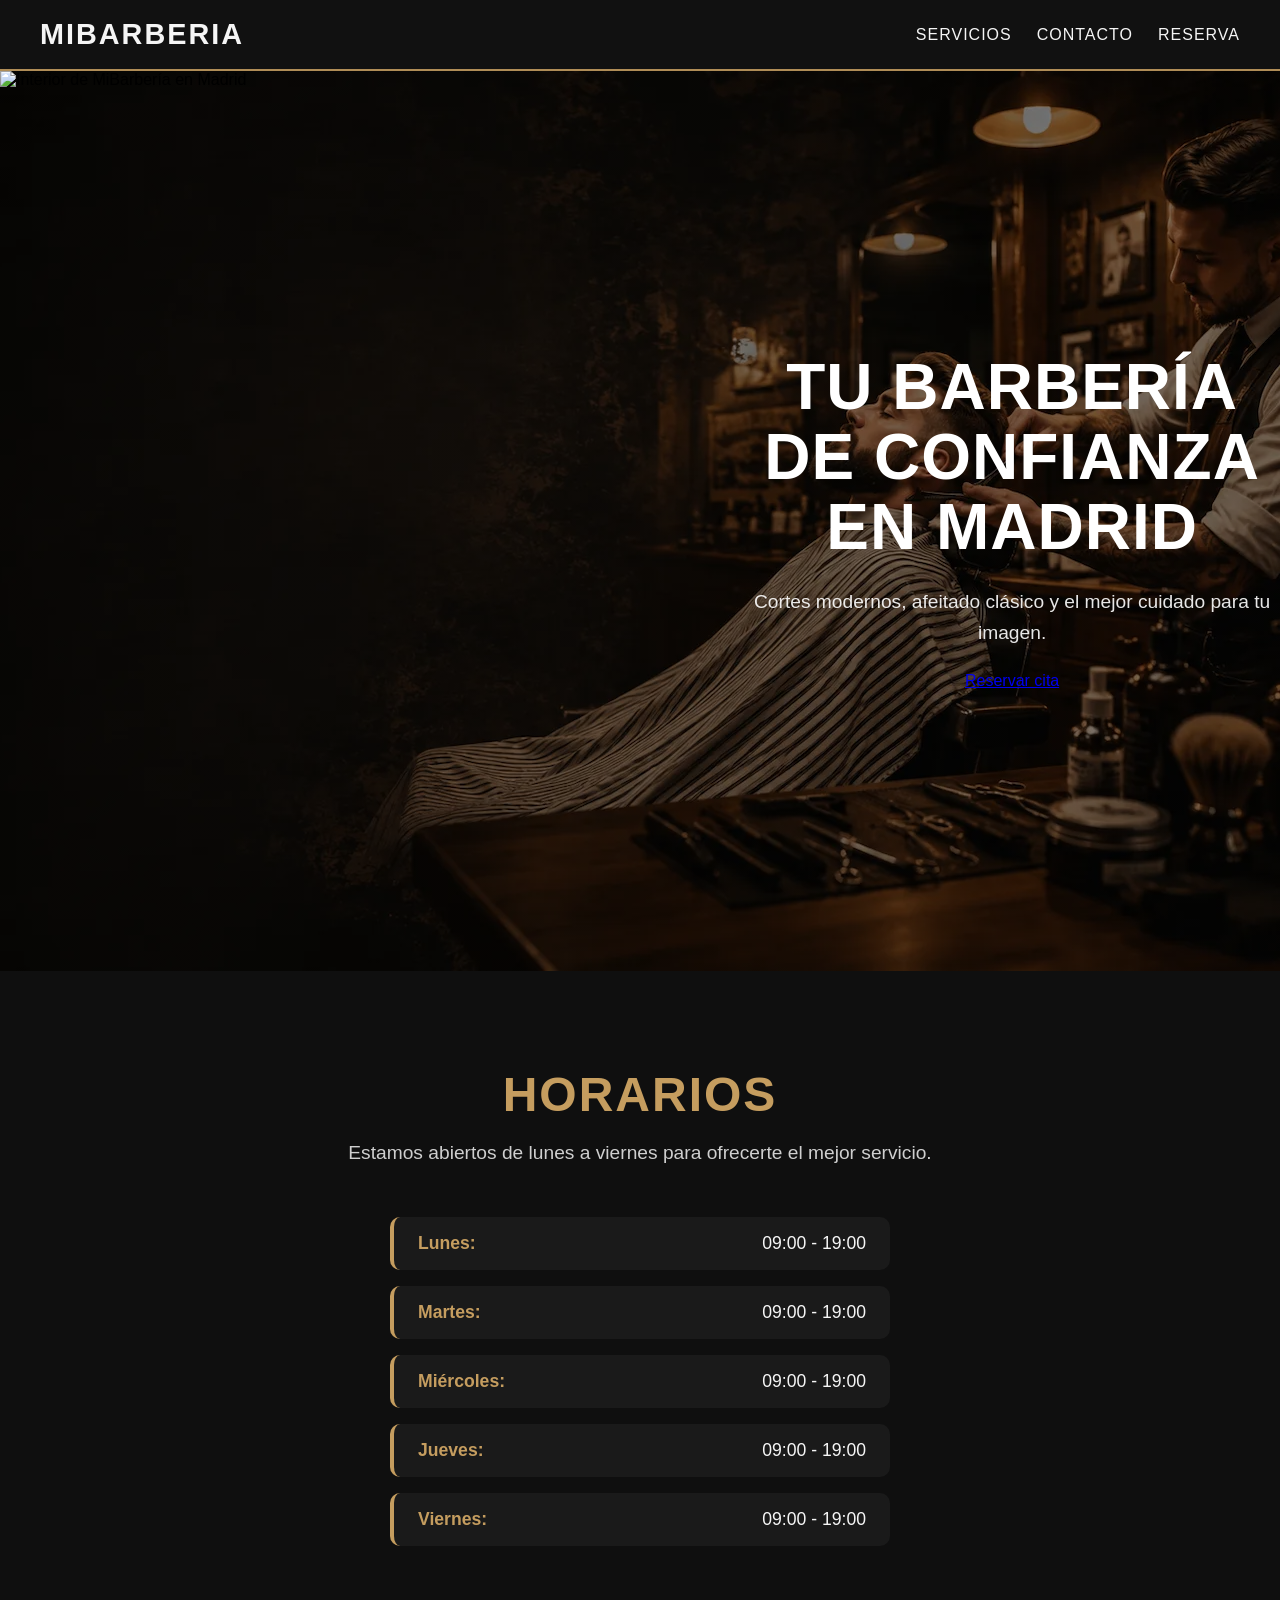
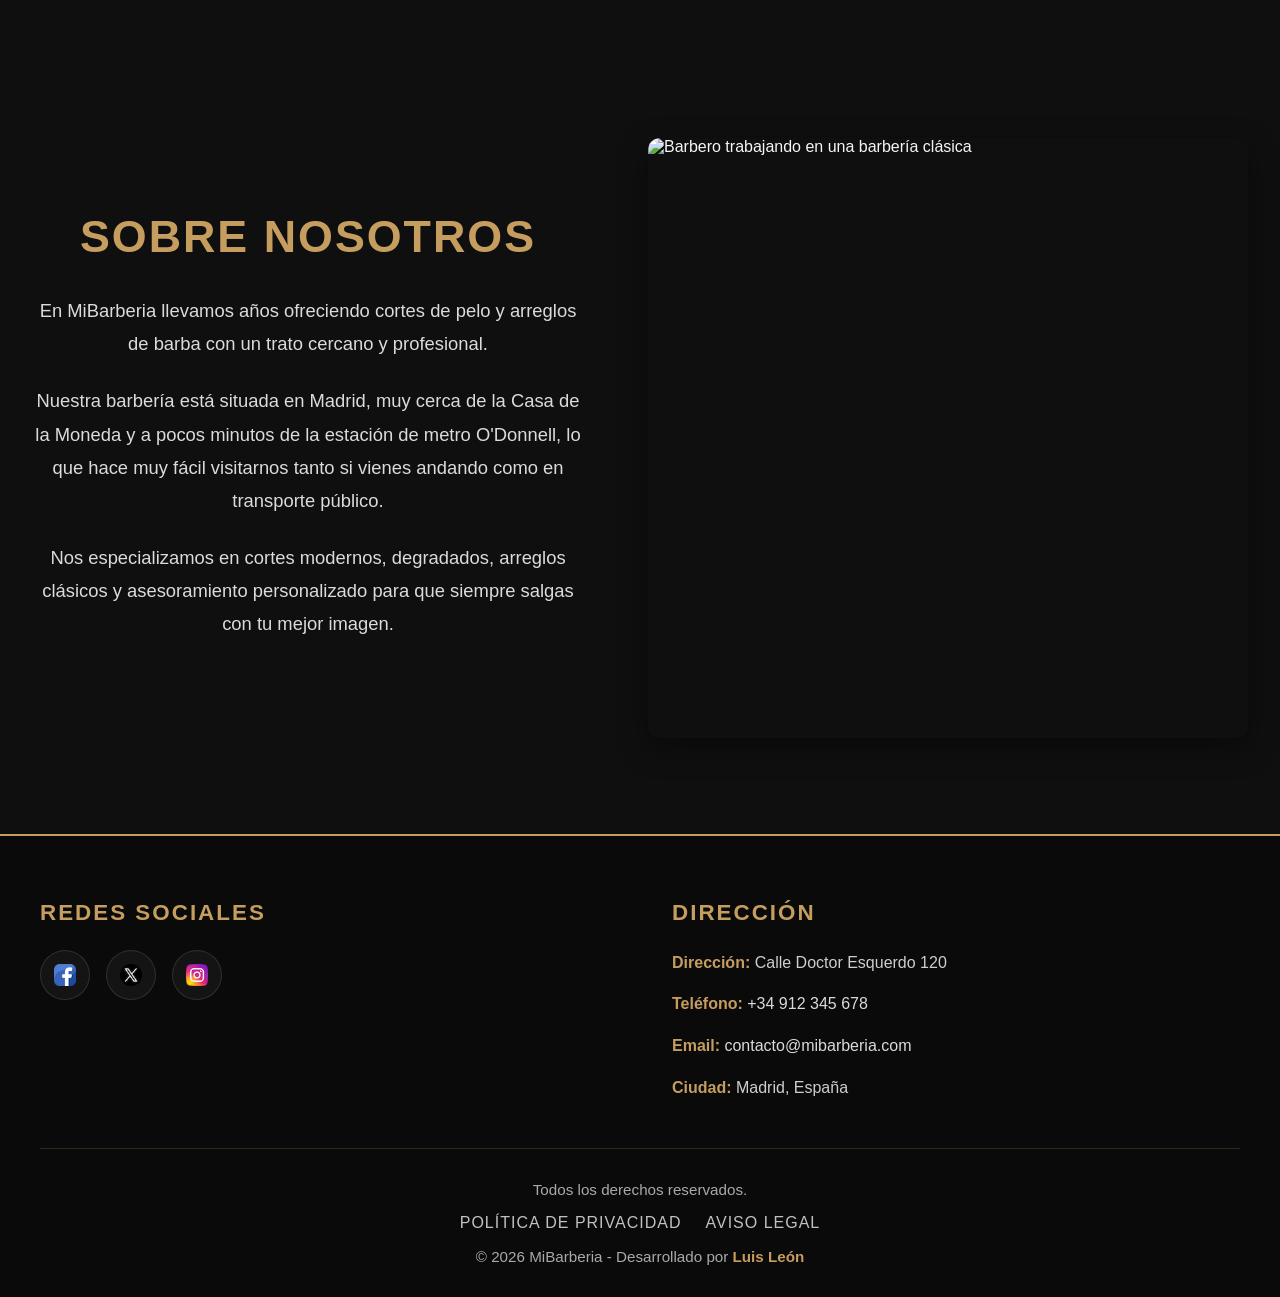
==== index.html @ c492add3 "Se añade la etiqueta img para el banner" ====
<!DOCTYPE html>
<html lang="es">

<head>
    <meta charset="UTF-8">
    <meta name="viewport" content="width=device-width, initial-scale=1.0">
    <meta http-equiv="X-UA-Compatible" content="IE=edge">

    <title>MiBarbería | Cortes modernos y barbería profesional</title>

    <meta name="description"
        content="MiBarbería ofrece cortes modernos, arreglo de barba y atención profesional. Reserva tu cita online y luce tu mejor estilo.">

    <meta name="keywords"
        content="barbería, cortes de cabello, arreglo de barba, barber shop, peluquería masculina, barbería moderna">

    <meta name="author" content="Luis León">
    <meta name="robots" content="index, follow">

    <!-- Open Graph / Facebook -->
    <meta property="og:type" content="website">

    <meta property="og:title" content="MiBarbería | Barbería profesional y estilo moderno">

    <meta property="og:description"
        content="Descubre cortes modernos, afeitado clásico y atención personalizada en MiBarbería.">

    <meta property="og:image" content="https://www.mibarberia.com/img/banner.webp">

    <meta property="og:url" content="https://www.mibarberia.com">

    <meta property="og:site_name" content="MiBarbería">
    <meta property="og:locale" content="es_ES">

    <!-- Twitter Cards -->
    <meta name="twitter:card" content="summary_large_image">

    <meta name="twitter:title" content="MiBarbería | Reserva tu cita online">

    <meta name="twitter:description"
        content="Cortes modernos, barba y estilo profesional en MiBarbería. Reserva fácil y rápido.">

    <meta name="twitter:image" content="https://www.mibarberia.com/img/banner.webp">

    <!-- Enlace de estilos -->
    <link href="css/index.css" rel="stylesheet">
</head>

<body>
    <header>
        <!-- Nombre de la página -->
        <div class="logo">MiBarberia</div>

        <!-- Menú -->
        <nav>
            <ul>
                <li>
                    <a href="#servicios" aria-label="Ir a la sección de servicios">Servicios</a>
                </li>
                <li>
                    <a href="contacto.html" aria-label="Ir a la página de contacto">Contacto</a>
                </li>
                <li>
                    <a href="#reserva" aria-label="Ir a la sección de reserva de citas">Reserva</a>
                </li>
            </ul>
        </nav>
    </header>
    <main>

        <!-- Banner principal -->
        <section class="banner" aria-labelledby="titulo-banner">

            <!-- Imagen del banner -->
            <img src="/img/banner-barberia.webp" alt="Interior de MiBarbería en Madrid" class="banner-imagen"
                width="1600" height="900" fetchpriority="high">

            <!-- Contenido del banner -->
            <div class="banner-contenido">

                <h1 id="titulo-banner">
                    Tu barbería de confianza en Madrid
                </h1>

                <p>
                    Cortes modernos, afeitado clásico y el mejor cuidado para tu imagen.
                </p>

                <a href="#contacto" class="boton-banner">
                    Reservar cita
                </a>

            </div>

        </section>


        <!-- Horarios -->
        <section class="horarios" id="horarios">

            <h2>Horarios</h2>

            <p>
                Estamos abiertos de lunes a viernes para ofrecerte el mejor servicio.
            </p>

            <ul>
                <li><strong>Lunes:</strong> 09:00 - 19:00</li>
                <li><strong>Martes:</strong> 09:00 - 19:00</li>
                <li><strong>Miércoles:</strong> 09:00 - 19:00</li>
                <li><strong>Jueves:</strong> 09:00 - 19:00</li>
                <li><strong>Viernes:</strong> 09:00 - 19:00</li>
            </ul>

        </section>


        <!-- Sobre nosotros -->
        <section class="sobre-nosotros" id="sobre-nosotros">
            <div>

                <h2>Sobre Nosotros</h2>

                <p>
                    En MiBarberia llevamos años ofreciendo cortes de pelo y arreglos de barba
                    con un trato cercano y profesional.
                </p>

                <p>
                    Nuestra barbería está situada en Madrid, muy cerca de la Casa de la Moneda
                    y a pocos minutos de la estación de metro O'Donnell, lo que hace muy fácil
                    visitarnos tanto si vienes andando como en transporte público.
                </p>

                <p>
                    Nos especializamos en cortes modernos, degradados, arreglos clásicos y
                    asesoramiento personalizado para que siempre salgas con tu mejor imagen.
                </p>
            </div>
            <div>
                <img src="img/aboutus.webp" alt="Barbero trabajando en una barbería clásica" loading="lazy" width="800" height="800">
            </div>
        </section>

    </main>
    <footer>

        <!-- Parte superior del footer -->
        <div class="footer-contenido">

            <!-- Redes sociales -->
            <section class="redes-sociales" aria-labelledby="titulo-redes">

                <h3 id="titulo-redes">Redes Sociales</h3>

                <nav aria-label="Redes sociales de Mi Barbería">
                    <ul>
                        <li>
                            <a href="https://facebook.com" target="_blank" rel="noopener noreferrer"
                                aria-label="Visitar Facebook de Mi Barbería">
                                <img src="/img/icono-facebook.webp" alt="" aria-hidden="true" loading="lazy" width="32"
                                    height="32">
                            </a>
                        </li>

                        <li>
                            <a href="https://x.com" target="_blank" rel="noopener noreferrer"
                                aria-label="Visitar X (Twitter) de Mi Barbería">
                                <img src="/img/icono-x.webp" alt="" aria-hidden="true" loading="lazy" width="32"
                                    height="32">
                            </a>
                        </li>

                        <li>
                            <a href="https://instagram.com" target="_blank" rel="noopener noreferrer"
                                aria-label="Visitar Instagram de Mi Barbería">
                                <img src="/img/icono-instagram.webp" alt="" aria-hidden="true" loading="lazy" width="32"
                                    height="32">
                            </a>
                        </li>
                    </ul>
                </nav>

            </section>

            <!-- Dirección -->
            <section class="direccion" aria-labelledby="titulo-direccion">

                <h3 id="titulo-direccion">Dirección</h3>

                <address>
                    <ul>
                        <li><strong>Dirección:</strong> Calle Doctor Esquerdo 120</li>
                        <li><strong>Teléfono:</strong> <a href="tel:+34912345678">+34 912 345 678</a></li>
                        <li><strong>Email:</strong> <a href="mailto:contacto@mibarberia.com">contacto@mibarberia.com</a>
                        </li>
                        <li><strong>Ciudad:</strong> Madrid, España</li>
                    </ul>
                </address>

            </section>

        </div>

        <!-- Parte inferior -->
        <div class="footer-copy">
            <p>Todos los derechos reservados.</p>
            <nav aria-label="Enlaces legales">
                <ul>
                    <li><a href="#">Política de privacidad</a></li>
                    <li><a href="#">Aviso legal</a></li>
                </ul>
            </nav>
            <small>
                © 2026 MiBarberia - Desarrollado por
                <strong>Luis León</strong>
            </small>

        </div>

    </footer>
</body>

</html>
---- css/index.css ----
@import url(header.css);
@import url(footer.css);

*{
    margin: 0;
    padding: 0;
    box-sizing: border-box;
    font-family: Arial, Helvetica, sans-serif;
}

/* ─────────────────────────────
   BANNER HERO FULL WIDTH
───────────────────────────── */

.banner {
    width: 100%;
    height: 100vh; /* ocupa toda la pantalla */

    /* imagen de fondo */
    background-image:
        linear-gradient(
            rgba(0, 0, 0, 0.5),
            rgba(0, 0, 0, 0.5)
        ),
        url("../img/banner.webp");

    background-size: cover;
    background-position: center;
    background-repeat: no-repeat;

    display: flex;
    justify-content: center;
    align-items: center;

    overflow: hidden;
}

/* CONTENIDO CENTRADO */
.banner-contenido {
    text-align: center;
    color: white;

    width: 90%;
    max-width: 700px;

    display: flex;
    flex-direction: column;
    align-items: center;
    gap: 1.5rem;
}

/* TÍTULO */
.banner-contenido h1 {
    font-size: clamp(2.2rem, 5vw, 4.5rem);
    font-weight: 700;
    line-height: 1.1;

    text-transform: uppercase;
    letter-spacing: 1px;
}

/* TEXTO */
.banner-contenido p {
    font-size: 1.2rem;
    line-height: 1.6;

    color: rgba(255, 255, 255, 0.9);
}

/* BOTÓN */
.banner-contenido button {
    padding: 1rem 2.5rem;

    border: none;
    border-radius: 50px;

    background-color: #936219;
    color: white;

    font-size: 1rem;
    font-weight: bold;

    cursor: pointer;

    transition: all 0.3s ease;
}

.banner-contenido button:hover {
    background-color: #b37a23;
    transform: translateY(-3px);
}

/* RESPONSIVE */
@media (max-width: 768px) {
    .banner {
        height: 80vh;
    }

    .banner-contenido h1 {
        font-size: 2.2rem;
    }

    .banner-contenido p {
        font-size: 1rem;
    }
}

/* ─────────────────────────────
   SECCIÓN HORARIOS
───────────────────────────── */

.horarios {
    width: 100%;
    padding: 6rem 2rem;

    background-color: #0f0f0f; /* negro elegante */
    color: #f5f5f5;

    display: flex;
    flex-direction: column;
    align-items: center;

    text-align: center;
}

/* TÍTULO */
.horarios h2 {
    font-size: 3rem;
    font-weight: 700;

    text-transform: uppercase;
    letter-spacing: 2px;

    color: #c59d5f; /* dorado barbería */
    margin-bottom: 1rem;
}

/* DESCRIPCIÓN */
.horarios p {
    font-size: 1.2rem;
    max-width: 600px;

    color: rgba(255, 255, 255, 0.8);

    margin-bottom: 3rem;
    line-height: 1.6;
}

/* LISTA */
.horarios ul {
    list-style: none;

    width: 100%;
    max-width: 500px;

    padding: 0;

    display: flex;
    flex-direction: column;
    gap: 1rem;
}

/* ITEMS */
.horarios li {
    background-color: #1a1a1a;

    padding: 1rem 1.5rem;
    border-radius: 10px;

    display: flex;
    justify-content: space-between;
    align-items: center;

    border-left: 4px solid #c59d5f;

    font-size: 1.1rem;

    transition: all 0.3s ease;
}

/* hover elegante */
.horarios li:hover {
    transform: translateX(5px);
    background-color: #222;
}

/* TEXTO DESTACADO (día) */
.horarios li strong {
    color: #c59d5f;
}

/* RESPONSIVE */
@media (max-width: 768px) {
    .horarios h2 {
        font-size: 2.2rem;
    }

    .horarios li {
        flex-direction: column;
        gap: 0.3rem;
        text-align: center;
    }
}

/* ─────────────────────────────
   SOBRE NOSOTROS (LAYOUT 2 COLUMNAS)
───────────────────────────── */

.sobre-nosotros {
    width: 100%;
    padding: 6rem 2rem;

    background-color: #0f0f0f;
    color: #f5f5f5;

    display: flex;
    justify-content: center;
}

/* contenedor principal */
.sobre-nosotros > div {
    flex: 1;

    max-width: 600px;

    display: flex;
    flex-direction: column;
    justify-content: center;
}

/* layout en dos columnas */
.sobre-nosotros {
    display: flex;
    gap: 4rem;

    align-items: center;
}

/* ───────── TEXTO ───────── */

.sobre-nosotros h2 {
    font-size: 2.8rem;
    font-weight: 700;

    text-transform: uppercase;
    letter-spacing: 2px;

    color: #c59d5f;

    margin-bottom: 2rem;

    text-align: center;
}

.sobre-nosotros p {
    font-size: 1.15rem;
    line-height: 1.8;

    color: rgba(255, 255, 255, 0.85);

    margin-bottom: 1.5rem;

    text-align: center;
}

/* ───────── IMAGEN ───────── */

.sobre-nosotros img {
    width: 100%;
    max-height: 600px;

    object-fit: cover;

    border-radius: 12px;

    box-shadow: 0 10px 30px rgba(0, 0, 0, 0.4);
}

/* ───────── RESPONSIVE ───────── */

@media (max-width: 900px) {
    .sobre-nosotros {
        flex-direction: column;
        text-align: center;
    }

    .sobre-nosotros > div {
        max-width: 100%;
    }

    .sobre-nosotros img {
        max-height: 400px;
    }
}
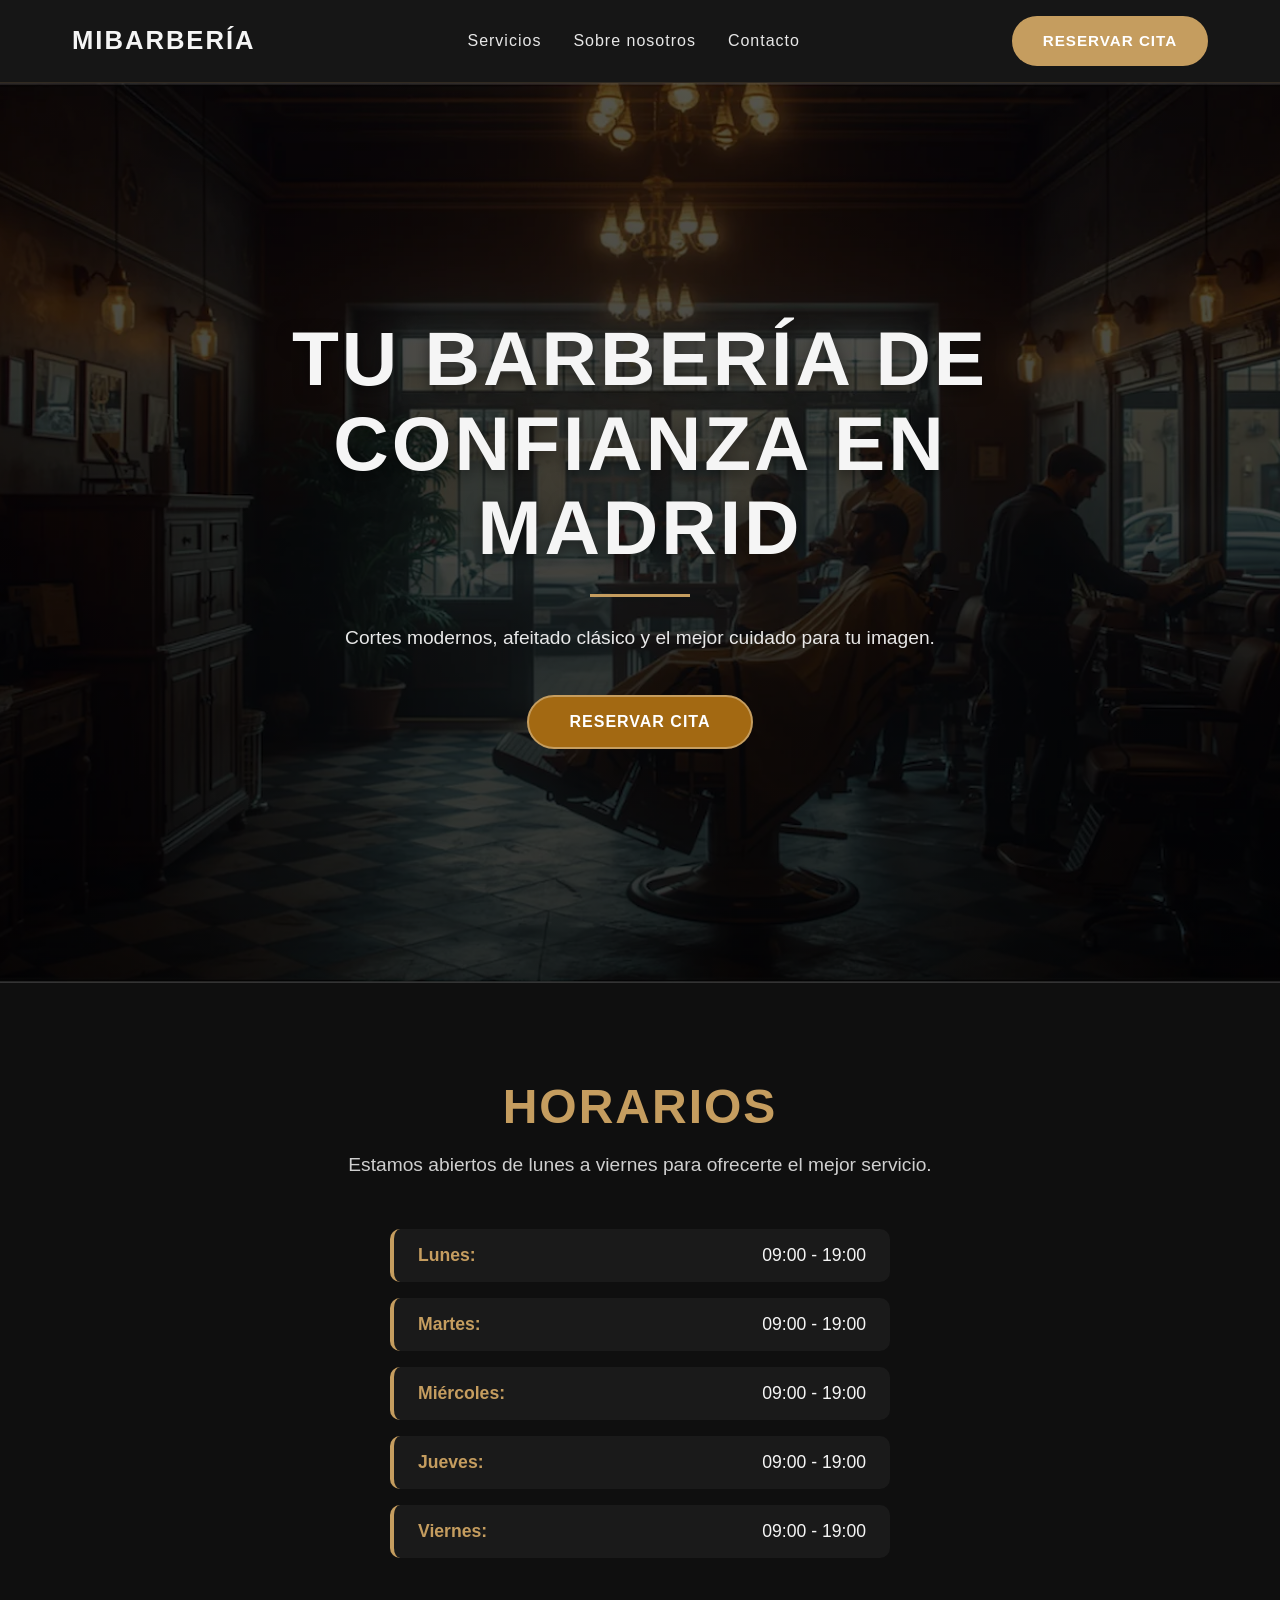
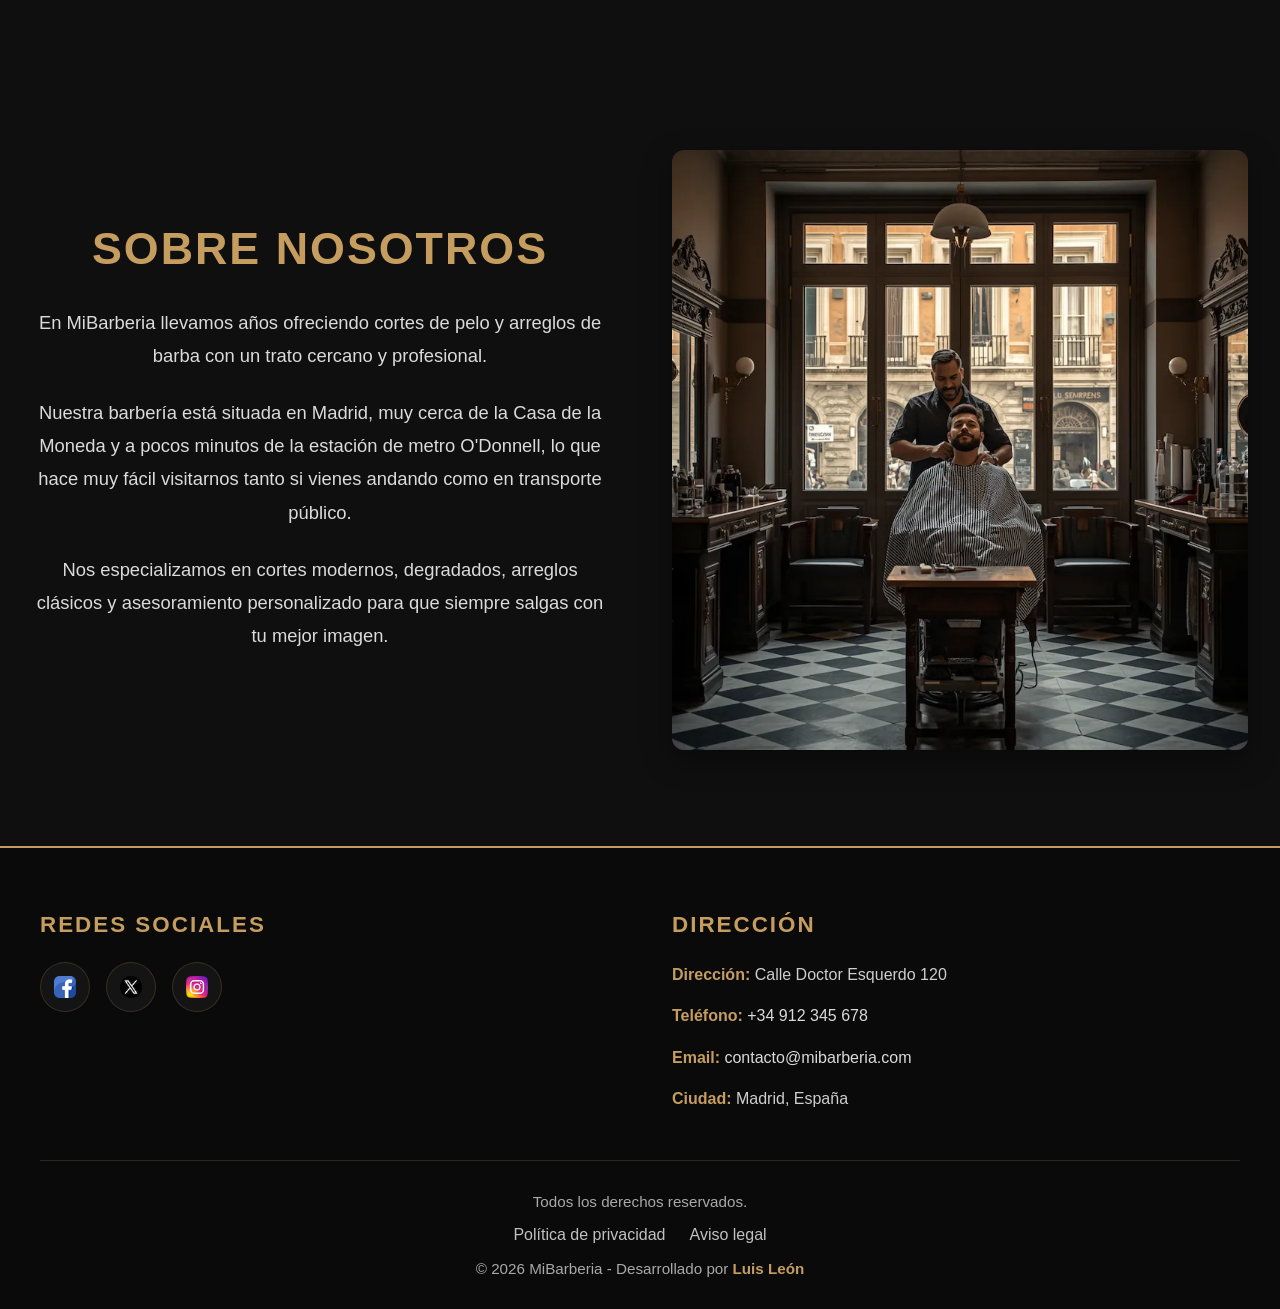
==== commit 10d4ae08: "Se cambia el header y se añade el script de la pagina, index.js" ====
--- a/index.html
+++ b/index.html
@@ -43,28 +43,74 @@
     <meta name="twitter:image" content="https://www.mibarberia.com/img/banner.webp">
 
     <!-- Enlace de estilos -->
-    <link href="css/index.css" rel="stylesheet">
+    <link href="./css/index.css" rel="stylesheet">
+
+    <!-- Enlace de Scripts -->
+     <script type="module" src="./js/index.js"></script>
 </head>
 
 <body>
-    <header>
-        <!-- Nombre de la página -->
-        <div class="logo">MiBarberia</div>
-
-        <!-- Menú -->
-        <nav>
-            <ul>
-                <li>
-                    <a href="#servicios" aria-label="Ir a la sección de servicios">Servicios</a>
-                </li>
-                <li>
-                    <a href="contacto.html" aria-label="Ir a la página de contacto">Contacto</a>
-                </li>
-                <li>
-                    <a href="#reserva" aria-label="Ir a la sección de reserva de citas">Reserva</a>
-                </li>
-            </ul>
-        </nav>
+    <header class="header">
+
+        <div class="header-contenedor">
+
+            <!-- Logo -->
+            <div class="logo">
+
+                <a href="/index.html" aria-label="Ir al inicio de MiBarbería">
+
+                    <strong>MiBarbería</strong>
+
+                </a>
+
+            </div>
+
+
+            <!-- Botón menú móvil -->
+            <button class="menu-toggle" aria-label="Abrir menú de navegación" aria-expanded="false">
+
+                ☰
+
+            </button>
+
+
+            <!-- Navegación principal -->
+            <nav class="navegacion" aria-label="Navegación principal">
+
+                <ul>
+
+                    <li>
+                        <a href="#servicios">
+                            Servicios
+                        </a>
+                    </li>
+
+                    <li>
+                        <a href="#sobre-nosotros">
+                            Sobre nosotros
+                        </a>
+                    </li>
+
+                    <li>
+                        <a href="contacto.html">
+                            Contacto
+                        </a>
+                    </li>
+
+                </ul>
+
+            </nav>
+
+
+            <!-- Botón CTA -->
+            <a href="#reserva" class="boton-reserva">
+
+                Reservar cita
+
+            </a>
+
+        </div>
+
     </header>
     <main>
 
@@ -138,7 +184,8 @@
                 </p>
             </div>
             <div>
-                <img src="img/aboutus.webp" alt="Barbero trabajando en una barbería clásica" loading="lazy" width="800" height="800">
+                <img src="img/aboutus.webp" alt="Barbero trabajando en una barbería clásica" loading="lazy" width="800"
+                    height="800">
             </div>
         </section>
 
--- a/css/index.css
+++ b/css/index.css
@@ -9,99 +9,177 @@
 }
 
 /* ─────────────────────────────
-   BANNER HERO FULL WIDTH
+   BANNER OLD SCHOOL BARBERÍA
 ───────────────────────────── */
 
 .banner {
-    width: 100%;
-    height: 100vh; /* ocupa toda la pantalla */
-
-    /* imagen de fondo */
-    background-image:
+    position: relative;
+
+    width: 100%;
+    height: 100vh;
+
+    overflow: hidden;
+
+    display: flex;
+    justify-content: center;
+    align-items: center;
+
+    background-color: #0a0a0a;
+}
+
+/* ───────── IMAGEN ───────── */
+
+.banner-imagen {
+    position: absolute;
+    inset: 0;
+
+    width: 100%;
+    height: 100%;
+
+    object-fit: cover;
+
+    filter: brightness(0.45);
+
+    z-index: 1;
+}
+
+/* capa oscura old school */
+.banner::after {
+    content: "";
+
+    position: absolute;
+    inset: 0;
+
+    background:
         linear-gradient(
-            rgba(0, 0, 0, 0.5),
-            rgba(0, 0, 0, 0.5)
-        ),
-        url("../img/banner.webp");
-
-    background-size: cover;
-    background-position: center;
-    background-repeat: no-repeat;
-
-    display: flex;
+            rgba(0, 0, 0, 0.25),
+            rgba(0, 0, 0, 0.55)
+        );
+
+    z-index: 2;
+}
+
+/* ───────── CONTENIDO ───────── */
+
+.banner-contenido {
+    position: relative;
+    z-index: 3;
+
+    width: 90%;
+    max-width: 850px;
+
+    display: flex;
+    flex-direction: column;
+    align-items: center;
+
+    text-align: center;
+
+    color: #f5f5f5;
+}
+
+/* título */
+.banner-contenido h1 {
+    font-size: clamp(2.8rem, 6vw, 5.5rem);
+    font-weight: 700;
+
+    text-transform: uppercase;
+    letter-spacing: 3px;
+
+    line-height: 1.1;
+
+    margin-bottom: 1.5rem;
+
+    text-shadow: 0 4px 15px rgba(0, 0, 0, 0.5);
+}
+
+/* línea decorativa */
+.banner-contenido h1::after {
+    content: "";
+
+    display: block;
+
+    width: 100px;
+    height: 3px;
+
+    background-color: #c59d5f;
+
+    margin: 1.5rem auto 0;
+}
+
+/* descripción */
+.banner-contenido p {
+    max-width: 650px;
+
+    font-size: 1.2rem;
+    line-height: 1.8;
+
+    color: rgba(255, 255, 255, 0.9);
+
+    margin-bottom: 2.5rem;
+}
+
+/* ───────── BOTÓN ───────── */
+
+.boton-banner {
+    display: inline-flex;
     justify-content: center;
     align-items: center;
 
-    overflow: hidden;
-}
-
-/* CONTENIDO CENTRADO */
-.banner-contenido {
-    text-align: center;
-    color: white;
-
-    width: 90%;
-    max-width: 700px;
-
-    display: flex;
-    flex-direction: column;
-    align-items: center;
-    gap: 1.5rem;
-}
-
-/* TÍTULO */
-.banner-contenido h1 {
-    font-size: clamp(2.2rem, 5vw, 4.5rem);
+    padding: 1rem 2.5rem;
+
+    background-color: #a36912;
+
+    color: #ffffff;
+
+    text-decoration: none;
+    text-transform: uppercase;
+
     font-weight: 700;
-    line-height: 1.1;
-
-    text-transform: uppercase;
     letter-spacing: 1px;
-}
-
-/* TEXTO */
-.banner-contenido p {
-    font-size: 1.2rem;
-    line-height: 1.6;
-
-    color: rgba(255, 255, 255, 0.9);
-}
-
-/* BOTÓN */
-.banner-contenido button {
-    padding: 1rem 2.5rem;
-
-    border: none;
+
+    border: 2px solid #c59d5f;
     border-radius: 50px;
 
-    background-color: #936219;
-    color: white;
-
-    font-size: 1rem;
-    font-weight: bold;
-
-    cursor: pointer;
-
     transition: all 0.3s ease;
 }
 
-.banner-contenido button:hover {
-    background-color: #b37a23;
+/* hover elegante */
+.boton-banner:hover {
+    background-color: transparent;
+
+    color: #c59d5f;
+
     transform: translateY(-3px);
-}
-
-/* RESPONSIVE */
+
+    box-shadow: 0 10px 20px rgba(0, 0, 0, 0.3);
+}
+
+/* focus accesible */
+.boton-banner:focus-visible {
+    outline: 3px solid #ffffff;
+    outline-offset: 4px;
+}
+
+/* ─────────────────────────────
+   RESPONSIVE
+───────────────────────────── */
+
 @media (max-width: 768px) {
     .banner {
-        height: 80vh;
+        height: 85vh;
     }
 
     .banner-contenido h1 {
-        font-size: 2.2rem;
+        font-size: 2.5rem;
     }
 
     .banner-contenido p {
         font-size: 1rem;
+    }
+
+    .boton-banner {
+        width: 100%;
+        max-width: 300px;
     }
 }
 
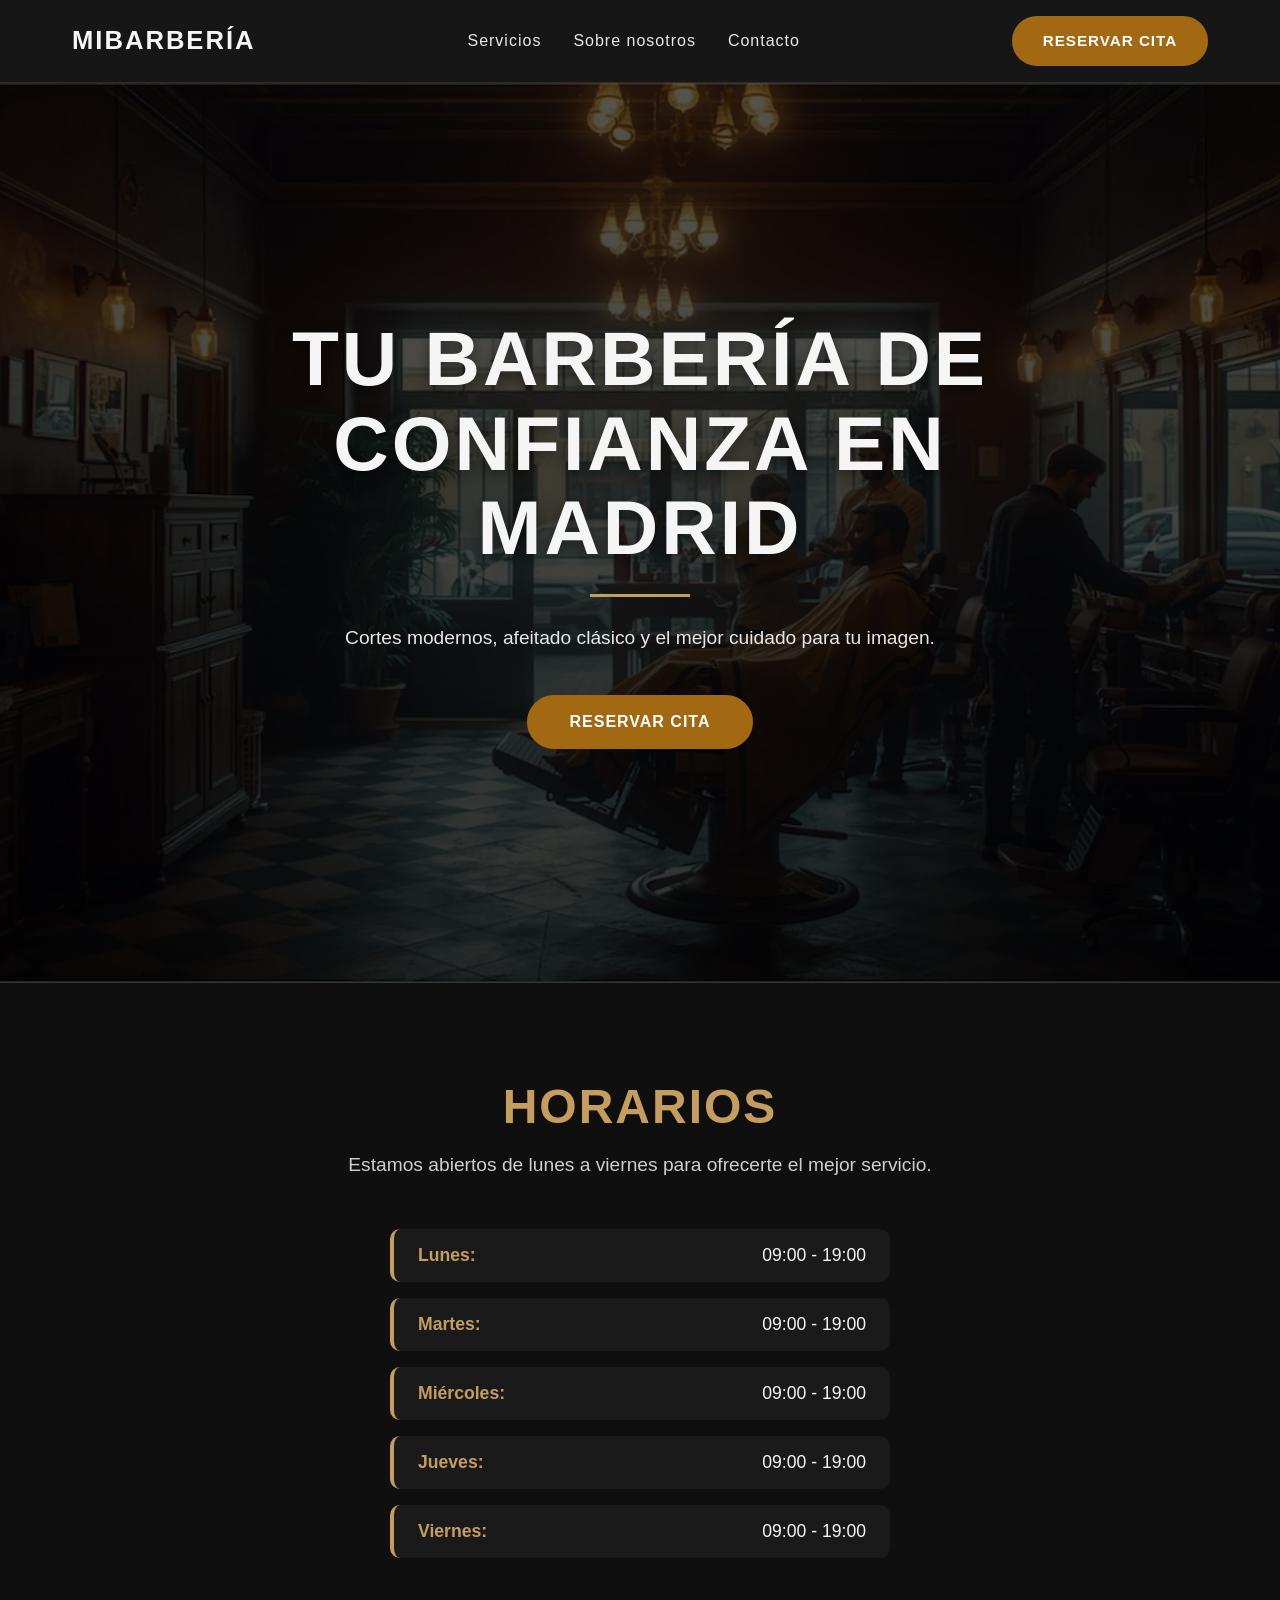
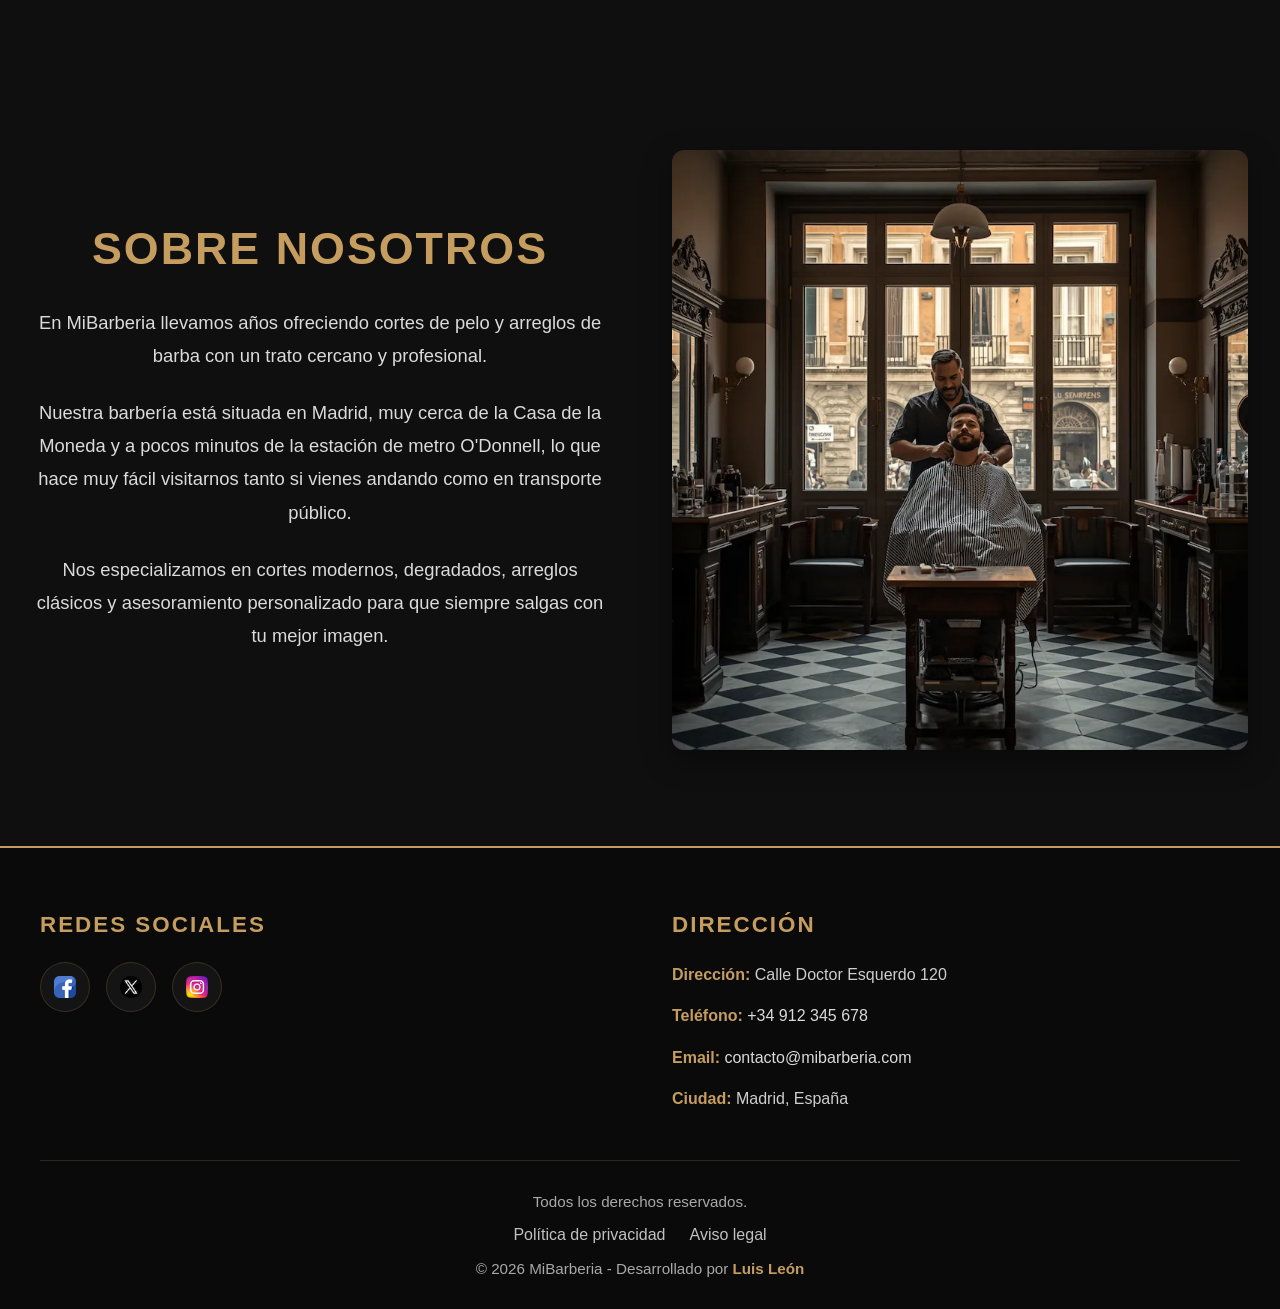
==== commit 706786c8: "Se cambian los enlaces de los botones de reserva" ====
--- a/index.html
+++ b/index.html
@@ -25,7 +25,7 @@
     <meta property="og:description"
         content="Descubre cortes modernos, afeitado clásico y atención personalizada en MiBarbería.">
 
-    <meta property="og:image" content="https://www.mibarberia.com/img/banner.webp">
+    <meta property="og:image" content="https://www.mibarberia.com/img/banner-barberia.webp">
 
     <meta property="og:url" content="https://www.mibarberia.com">
 
@@ -40,7 +40,13 @@
     <meta name="twitter:description"
         content="Cortes modernos, barba y estilo profesional en MiBarbería. Reserva fácil y rápido.">
 
-    <meta name="twitter:image" content="https://www.mibarberia.com/img/banner.webp">
+    <meta name="twitter:image" content="https://www.mibarberia.com/img/banner-barberia.webp">
+
+    <!-- Color navegador móvil -->
+    <meta name="theme-color" content="#111111">
+
+    <!-- Favicon -->
+    <link rel="icon" href="./img/favicon.ico" type="image/x-icon">
 
     <!-- Enlace de estilos -->
     <link href="./css/index.css" rel="stylesheet">
@@ -80,13 +86,13 @@
                 <ul>
 
                     <li>
-                        <a href="#servicios">
+                        <a href="./servicios.html">
                             Servicios
                         </a>
                     </li>
 
                     <li>
-                        <a href="#sobre-nosotros">
+                        <a href="./index.html#sobre-nosotros">
                             Sobre nosotros
                         </a>
                     </li>
@@ -103,7 +109,7 @@
 
 
             <!-- Botón CTA -->
-            <a href="#reserva" class="boton-reserva">
+            <a href="./reserva.html" class="boton-reserva">
 
                 Reservar cita
 
@@ -132,7 +138,7 @@
                     Cortes modernos, afeitado clásico y el mejor cuidado para tu imagen.
                 </p>
 
-                <a href="#contacto" class="boton-banner">
+                <a href="./reserva.html" class="boton-banner">
                     Reservar cita
                 </a>
 
--- a/css/index.css
+++ b/css/index.css
@@ -137,7 +137,7 @@
     font-weight: 700;
     letter-spacing: 1px;
 
-    border: 2px solid #c59d5f;
+    border: 2px solid #a36912;
     border-radius: 50px;
 
     transition: all 0.3s ease;
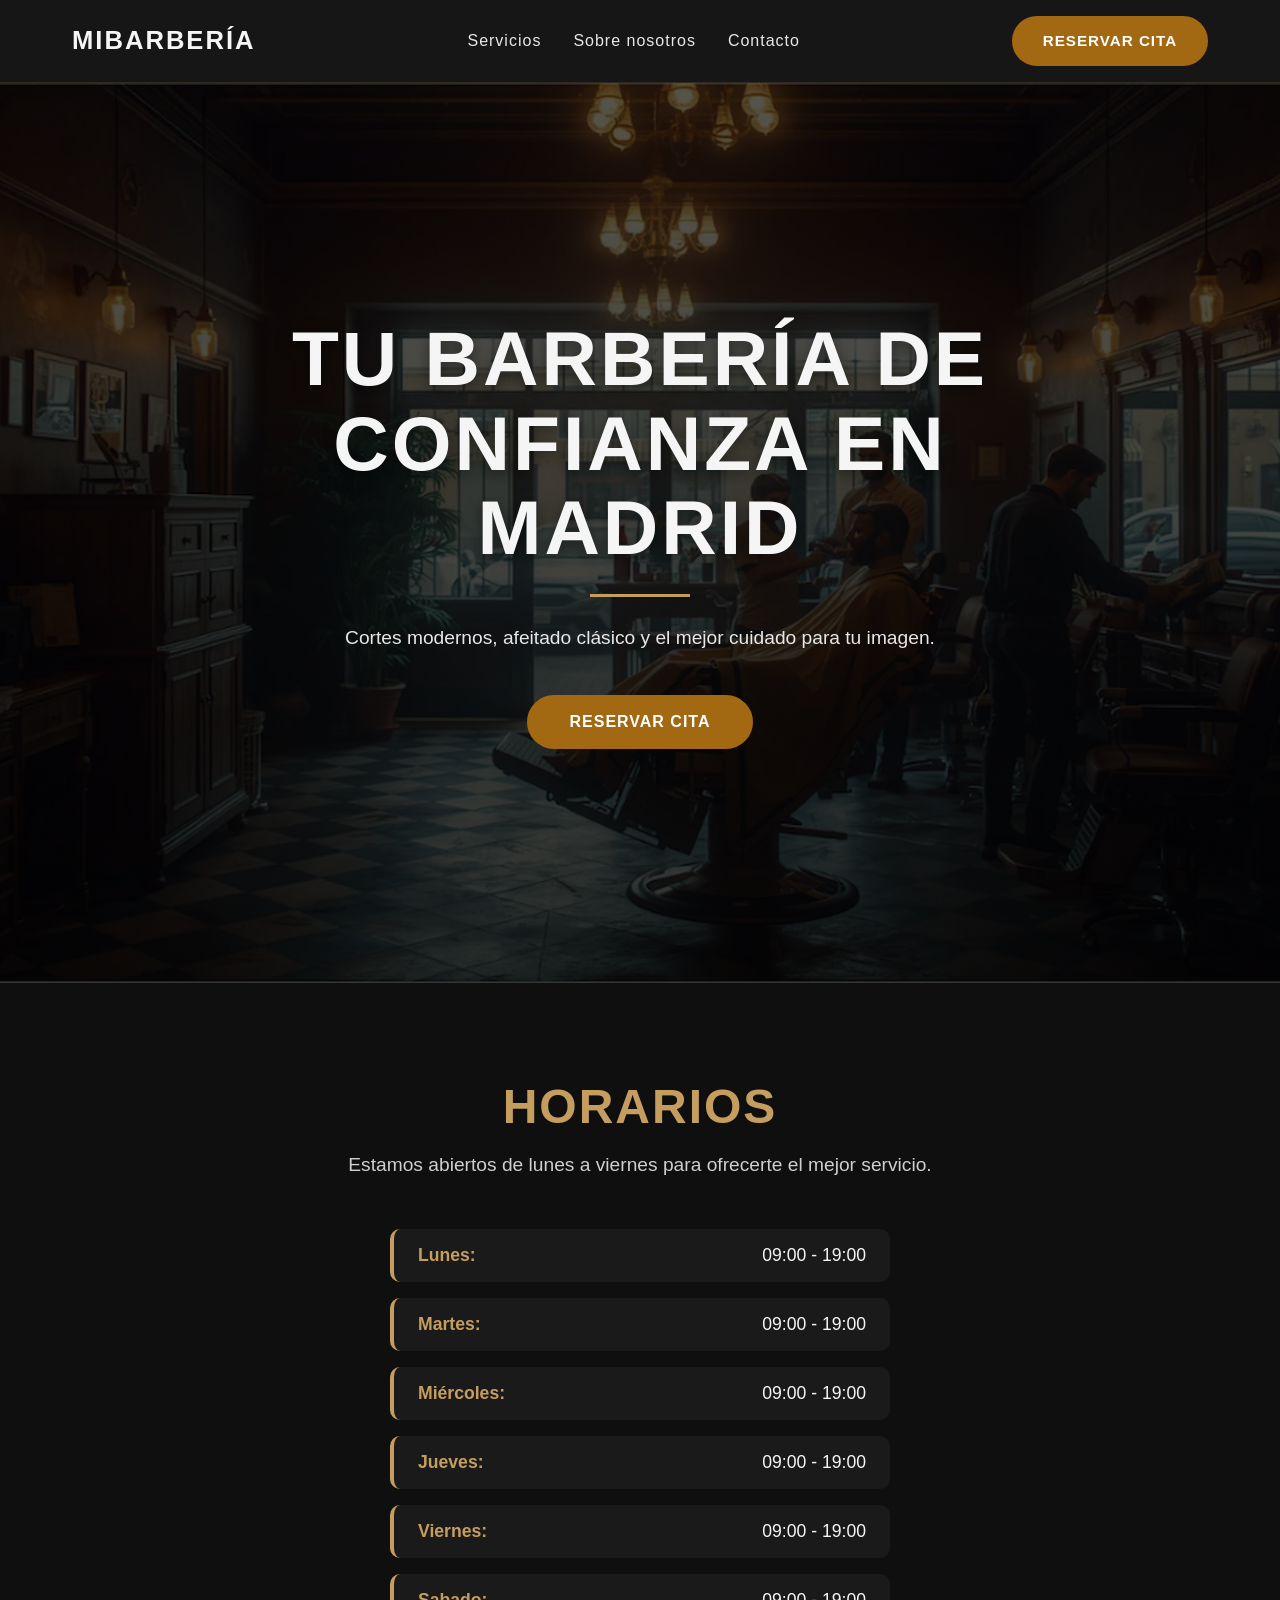
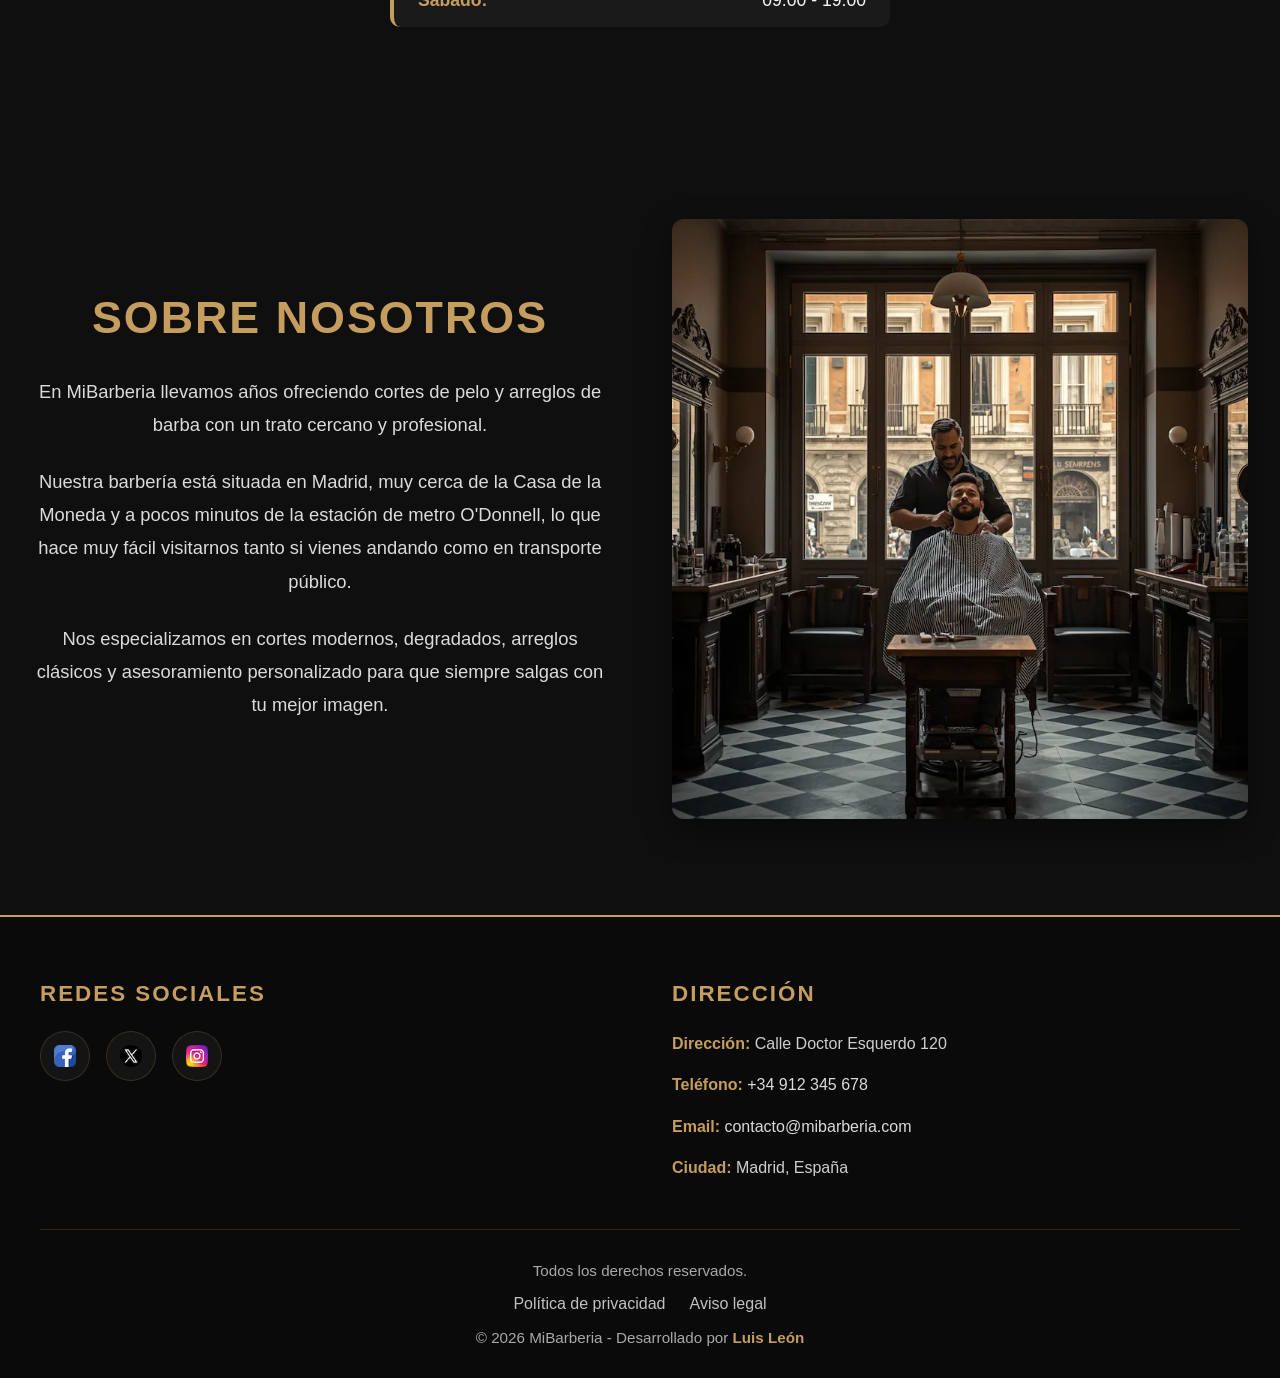
==== commit 4d051a0a: "Se cambian los enlaces" ====
--- a/index.html
+++ b/index.html
@@ -63,7 +63,7 @@
             <!-- Logo -->
             <div class="logo">
 
-                <a href="/index.html" aria-label="Ir al inicio de MiBarbería">
+                <a href="./index.html" aria-label="Ir al inicio de MiBarbería">
 
                     <strong>MiBarbería</strong>
 
@@ -86,7 +86,7 @@
                 <ul>
 
                     <li>
-                        <a href="./servicios.html">
+                        <a href="./html/servicios.html">
                             Servicios
                         </a>
                     </li>
@@ -98,7 +98,7 @@
                     </li>
 
                     <li>
-                        <a href="contacto.html">
+                        <a href="./html/contacto.html">
                             Contacto
                         </a>
                     </li>
@@ -109,7 +109,7 @@
 
 
             <!-- Botón CTA -->
-            <a href="./reserva.html" class="boton-reserva">
+            <a href="./html/reserva.html" class="boton-reserva">
 
                 Reservar cita
 
@@ -124,7 +124,7 @@
         <section class="banner" aria-labelledby="titulo-banner">
 
             <!-- Imagen del banner -->
-            <img src="/img/banner-barberia.webp" alt="Interior de MiBarbería en Madrid" class="banner-imagen"
+            <img src="./img/banner-barberia.webp" alt="Interior de MiBarbería en Madrid" class="banner-imagen"
                 width="1600" height="900" fetchpriority="high">
 
             <!-- Contenido del banner -->
@@ -138,7 +138,7 @@
                     Cortes modernos, afeitado clásico y el mejor cuidado para tu imagen.
                 </p>
 
-                <a href="./reserva.html" class="boton-banner">
+                <a href="./html/reserva.html" class="boton-banner">
                     Reservar cita
                 </a>
 
@@ -162,6 +162,7 @@
                 <li><strong>Miércoles:</strong> 09:00 - 19:00</li>
                 <li><strong>Jueves:</strong> 09:00 - 19:00</li>
                 <li><strong>Viernes:</strong> 09:00 - 19:00</li>
+                <li><strong>Sabado:</strong> 09:00 - 19:00</li>
             </ul>
 
         </section>
@@ -190,7 +191,7 @@
                 </p>
             </div>
             <div>
-                <img src="img/aboutus.webp" alt="Barbero trabajando en una barbería clásica" loading="lazy" width="800"
+                <img src="./img/aboutus.webp" alt="Barbero trabajando en una barbería clásica" loading="lazy" width="800"
                     height="800">
             </div>
         </section>
@@ -211,7 +212,7 @@
                         <li>
                             <a href="https://facebook.com" target="_blank" rel="noopener noreferrer"
                                 aria-label="Visitar Facebook de Mi Barbería">
-                                <img src="/img/icono-facebook.webp" alt="" aria-hidden="true" loading="lazy" width="32"
+                                <img src="./img/icono-facebook.webp" alt="" aria-hidden="true" loading="lazy" width="32"
                                     height="32">
                             </a>
                         </li>
@@ -219,7 +220,7 @@
                         <li>
                             <a href="https://x.com" target="_blank" rel="noopener noreferrer"
                                 aria-label="Visitar X (Twitter) de Mi Barbería">
-                                <img src="/img/icono-x.webp" alt="" aria-hidden="true" loading="lazy" width="32"
+                                <img src="./img/icono-x.webp" alt="" aria-hidden="true" loading="lazy" width="32"
                                     height="32">
                             </a>
                         </li>
@@ -227,7 +228,7 @@
                         <li>
                             <a href="https://instagram.com" target="_blank" rel="noopener noreferrer"
                                 aria-label="Visitar Instagram de Mi Barbería">
-                                <img src="/img/icono-instagram.webp" alt="" aria-hidden="true" loading="lazy" width="32"
+                                <img src="./img/icono-instagram.webp" alt="" aria-hidden="true" loading="lazy" width="32"
                                     height="32">
                             </a>
                         </li>
